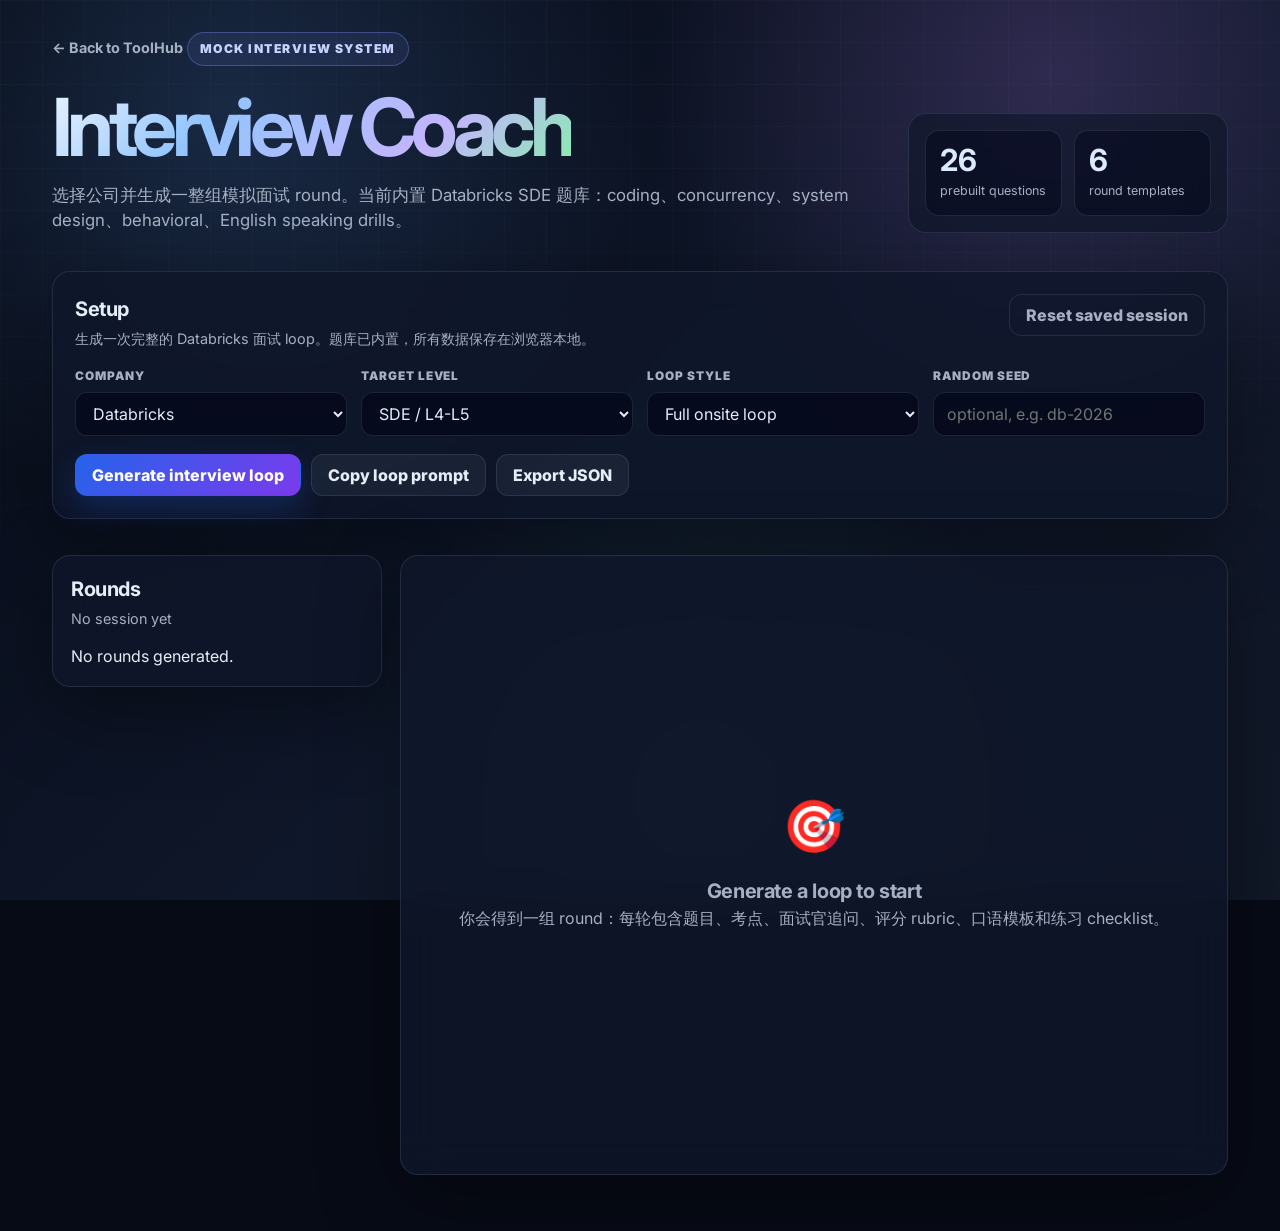
==== interview-coach/index.html @ e2365a07 "Add Databricks interview coach app Co-authored-by: Copilot <223556219+Copilot@users.noreply.github.c" ====
<!DOCTYPE html>
<html lang="zh-CN">
<head>
  <meta charset="UTF-8">
  <meta name="viewport" content="width=device-width, initial-scale=1.0">
  <title>Interview Coach — ToolHub</title>
  <link rel="preconnect" href="https://fonts.googleapis.com">
  <link rel="preconnect" href="https://fonts.gstatic.com" crossorigin>
  <link href="https://fonts.googleapis.com/css2?family=Inter:wght@400;500;600;700;800&family=JetBrains+Mono:wght@400;600&display=swap" rel="stylesheet">
  <link rel="stylesheet" href="styles.css">
</head>
<body>
  <div class="bg"></div>

  <header class="hero">
    <a class="back-link" href="../index.html">← Back to ToolHub</a>
    <div class="eyebrow">Mock Interview System</div>
    <div class="hero-grid">
      <div>
        <h1><span class="gradient-text">Interview Coach</span></h1>
        <p class="subtitle">选择公司并生成一整组模拟面试 round。当前内置 Databricks SDE 题库：coding、concurrency、system design、behavioral、English speaking drills。</p>
      </div>
      <div class="hero-card">
        <div class="hero-stat">
          <strong id="bank-count">--</strong>
          <span>prebuilt questions</span>
        </div>
        <div class="hero-stat">
          <strong>6</strong>
          <span>round templates</span>
        </div>
      </div>
    </div>
  </header>

  <main class="container">
    <section class="panel setup-panel">
      <div class="section-head">
        <div>
          <h2>Setup</h2>
          <p>生成一次完整的 Databricks 面试 loop。题库已内置，所有数据保存在浏览器本地。</p>
        </div>
        <button class="btn ghost" id="reset-btn" type="button">Reset saved session</button>
      </div>

      <div class="setup-grid">
        <label class="field">
          <span>Company</span>
          <select id="company-select">
            <option value="databricks">Databricks</option>
          </select>
        </label>
        <label class="field">
          <span>Target level</span>
          <select id="level-select">
            <option value="sde" selected>SDE / L4-L5</option>
            <option value="newgrad">New Grad / Intern</option>
            <option value="senior">Senior</option>
          </select>
        </label>
        <label class="field">
          <span>Loop style</span>
          <select id="loop-select">
            <option value="full" selected>Full onsite loop</option>
            <option value="phone">Phone screen only</option>
            <option value="coding-heavy">Coding heavy</option>
            <option value="design-heavy">System design heavy</option>
          </select>
        </label>
        <label class="field">
          <span>Random seed</span>
          <input id="seed-input" type="text" placeholder="optional, e.g. db-2026">
        </label>
      </div>

      <div class="actions-row">
        <button class="btn primary" id="generate-btn" type="button">Generate interview loop</button>
        <button class="btn" id="copy-loop-btn" type="button">Copy loop prompt</button>
        <button class="btn" id="export-btn" type="button">Export JSON</button>
      </div>
    </section>

    <section class="summary-grid" id="summary-grid"></section>

    <section class="workspace">
      <aside class="panel rounds-panel">
        <div class="rounds-head">
          <h2>Rounds</h2>
          <p id="session-label">No session yet</p>
        </div>
        <div id="round-list" class="round-list"></div>
      </aside>

      <section class="panel round-detail">
        <div id="empty-state" class="empty-state">
          <div class="empty-icon">🎯</div>
          <h2>Generate a loop to start</h2>
          <p>你会得到一组 round：每轮包含题目、考点、面试官追问、评分 rubric、口语模板和练习 checklist。</p>
        </div>

        <div id="round-view" class="round-view hidden">
          <div class="round-top">
            <div>
              <div class="round-kicker" id="round-kicker"></div>
              <h2 id="round-title"></h2>
              <p id="round-meta"></p>
            </div>
            <div class="score-box">
              <span>Self score</span>
              <select id="score-select">
                <option value="">Not scored</option>
                <option value="1">1 - weak</option>
                <option value="2">2 - partial</option>
                <option value="3">3 - borderline</option>
                <option value="4">4 - pass</option>
                <option value="5">5 - strong pass</option>
              </select>
            </div>
          </div>

          <div class="card problem-card">
            <div class="card-head">
              <h3>Problem / Prompt</h3>
              <button class="btn tiny" id="copy-round-btn" type="button">Copy round</button>
            </div>
            <p id="round-prompt"></p>
            <div class="tag-row" id="round-tags"></div>
          </div>

          <div class="detail-grid">
            <div class="card">
              <h3>What to demonstrate</h3>
              <ul id="signals-list"></ul>
            </div>
            <div class="card">
              <h3>Follow-ups interviewer may ask</h3>
              <ul id="followups-list"></ul>
            </div>
          </div>

          <div class="card">
            <h3>Rubric</h3>
            <div id="rubric-list" class="rubric-list"></div>
          </div>

          <div class="card">
            <h3>Answer notes</h3>
            <textarea id="notes-input" placeholder="Record your approach, code outline, system design decisions, or behavioral STAR answer..."></textarea>
            <div class="notes-actions">
              <span id="save-status">Autosaved locally</span>
              <button class="btn tiny" id="clear-notes-btn" type="button">Clear notes</button>
            </div>
          </div>

          <div class="card coach-card">
            <h3>Speaking / execution script</h3>
            <pre id="script-block"></pre>
          </div>
        </div>
      </section>
    </section>
  </main>

  <div class="toast" id="toast"></div>

  <script src="app.js"></script>
</body>
</html>
---- interview-coach/styles.css ----
*, *::before, *::after { box-sizing: border-box; margin: 0; padding: 0; }

:root {
  --bg: #070b16;
  --surface: rgba(15, 23, 42, .82);
  --surface-strong: rgba(15, 23, 42, .96);
  --surface-soft: rgba(30, 41, 59, .54);
  --border: rgba(148, 163, 184, .16);
  --border-strong: rgba(129, 140, 248, .35);
  --text: #e5edf7;
  --text-soft: #a7b0c3;
  --muted: #667085;
  --blue: #60a5fa;
  --indigo: #818cf8;
  --purple: #c084fc;
  --green: #34d399;
  --yellow: #fbbf24;
  --red: #fb7185;
  --shadow: 0 24px 80px rgba(0, 0, 0, .36);
  --radius: 18px;
  --mono: "JetBrains Mono", ui-monospace, SFMono-Regular, Menlo, monospace;
}

body {
  min-height: 100vh;
  font-family: Inter, ui-sans-serif, system-ui, -apple-system, BlinkMacSystemFont, "Segoe UI", sans-serif;
  background: var(--bg);
  color: var(--text);
  line-height: 1.5;
}

.bg {
  position: fixed;
  inset: 0;
  z-index: -1;
  background:
    radial-gradient(circle at 18% 12%, rgba(96, 165, 250, .18), transparent 32%),
    radial-gradient(circle at 82% 8%, rgba(192, 132, 252, .18), transparent 30%),
    radial-gradient(circle at 55% 88%, rgba(52, 211, 153, .10), transparent 34%),
    linear-gradient(135deg, #070b16 0%, #0f172a 54%, #111827 100%);
}

.bg::after {
  content: "";
  position: absolute;
  inset: 0;
  background-image:
    linear-gradient(rgba(148, 163, 184, .045) 1px, transparent 1px),
    linear-gradient(90deg, rgba(148, 163, 184, .045) 1px, transparent 1px);
  background-size: 42px 42px;
  mask-image: linear-gradient(to bottom, rgba(0,0,0,.9), transparent);
}

.hero {
  max-width: 1220px;
  margin: 0 auto;
  padding: 32px 22px 18px;
}

.back-link {
  display: inline-flex;
  align-items: center;
  gap: 8px;
  color: var(--text-soft);
  text-decoration: none;
  font-weight: 700;
  font-size: .9rem;
  margin-bottom: 28px;
}

.back-link:hover { color: var(--blue); }

.eyebrow {
  display: inline-flex;
  padding: 7px 12px;
  border: 1px solid var(--border-strong);
  border-radius: 999px;
  background: rgba(129, 140, 248, .10);
  color: #c7d2fe;
  font-size: .76rem;
  font-weight: 900;
  letter-spacing: .12em;
  text-transform: uppercase;
  margin-bottom: 16px;
}

.hero-grid {
  display: grid;
  grid-template-columns: minmax(0, 1fr) 320px;
  gap: 28px;
  align-items: end;
}

h1 {
  font-size: clamp(2.4rem, 7vw, 5rem);
  line-height: 1;
  letter-spacing: -0.07em;
  margin-bottom: 16px;
}

.gradient-text {
  background: linear-gradient(135deg, #eff6ff, #93c5fd 32%, #c4b5fd 72%, #86efac);
  -webkit-background-clip: text;
  -webkit-text-fill-color: transparent;
  background-clip: text;
}

.subtitle {
  max-width: 820px;
  color: var(--text-soft);
  font-size: 1.05rem;
}

.hero-card {
  display: grid;
  grid-template-columns: 1fr 1fr;
  gap: 12px;
  padding: 16px;
  border: 1px solid var(--border);
  border-radius: var(--radius);
  background: rgba(15, 23, 42, .64);
  backdrop-filter: blur(18px);
}

.hero-stat {
  padding: 14px;
  border-radius: 14px;
  background: rgba(2, 6, 23, .44);
  border: 1px solid var(--border);
}

.hero-stat strong {
  display: block;
  color: #dbeafe;
  font-size: 1.9rem;
  line-height: 1;
}

.hero-stat span {
  display: block;
  color: var(--text-soft);
  font-size: .78rem;
  margin-top: 7px;
}

.container {
  max-width: 1220px;
  margin: 0 auto;
  padding: 20px 22px 56px;
}

.panel, .card {
  background: var(--surface);
  border: 1px solid var(--border);
  border-radius: var(--radius);
  box-shadow: var(--shadow);
  backdrop-filter: blur(20px);
}

.setup-panel { padding: 22px; margin-bottom: 18px; }

.section-head {
  display: flex;
  justify-content: space-between;
  gap: 16px;
  align-items: flex-start;
  margin-bottom: 18px;
}

h2 { font-size: 1.25rem; letter-spacing: -.02em; }
h3 { font-size: .95rem; margin-bottom: 12px; }

.section-head p, .rounds-head p, #round-meta {
  color: var(--text-soft);
  font-size: .9rem;
  margin-top: 4px;
}

.setup-grid {
  display: grid;
  grid-template-columns: repeat(4, minmax(0, 1fr));
  gap: 14px;
}

.field span {
  display: block;
  color: var(--text-soft);
  font-size: .74rem;
  font-weight: 900;
  letter-spacing: .08em;
  text-transform: uppercase;
  margin-bottom: 7px;
}

input, select, textarea {
  width: 100%;
  border: 1px solid var(--border);
  border-radius: 12px;
  background: rgba(2, 6, 23, .66);
  color: var(--text);
  font: inherit;
  outline: none;
}

input, select { height: 44px; padding: 0 13px; }
textarea {
  min-height: 180px;
  padding: 14px;
  resize: vertical;
  font-family: var(--mono);
  font-size: .88rem;
  line-height: 1.65;
}

input:focus, select:focus, textarea:focus {
  border-color: var(--blue);
  box-shadow: 0 0 0 3px rgba(96, 165, 250, .12);
}

.actions-row {
  display: flex;
  flex-wrap: wrap;
  gap: 10px;
  margin-top: 18px;
}

.btn {
  min-height: 42px;
  border: 1px solid var(--border);
  border-radius: 12px;
  padding: 0 16px;
  color: var(--text);
  font: inherit;
  font-weight: 800;
  cursor: pointer;
  background: rgba(30, 41, 59, .75);
  transition: transform .18s, box-shadow .18s, border-color .18s, background .18s;
}

.btn:hover {
  transform: translateY(-1px);
  border-color: rgba(147, 197, 253, .4);
  background: rgba(51, 65, 85, .85);
}

.btn.primary {
  color: #fff;
  border-color: transparent;
  background: linear-gradient(135deg, #2563eb, #7c3aed);
  box-shadow: 0 12px 30px rgba(37, 99, 235, .25);
}

.btn.ghost {
  background: transparent;
  color: var(--text-soft);
}

.btn.tiny {
  min-height: 32px;
  padding: 0 11px;
  border-radius: 10px;
  font-size: .78rem;
}

.summary-grid {
  display: grid;
  grid-template-columns: repeat(4, 1fr);
  gap: 12px;
  margin-bottom: 18px;
}

.metric {
  padding: 16px;
  border: 1px solid var(--border);
  border-radius: 16px;
  background: rgba(15, 23, 42, .62);
}

.metric strong {
  display: block;
  color: #dbeafe;
  font-size: 1.55rem;
  line-height: 1.1;
}

.metric span {
  color: var(--text-soft);
  font-size: .82rem;
}

.workspace {
  display: grid;
  grid-template-columns: 330px minmax(0, 1fr);
  gap: 18px;
  align-items: start;
}

.rounds-panel { padding: 18px; position: sticky; top: 18px; }
.rounds-head { margin-bottom: 14px; }
.round-list { display: grid; gap: 9px; }

.round-item {
  width: 100%;
  display: block;
  text-align: left;
  padding: 13px;
  border: 1px solid var(--border);
  border-radius: 14px;
  background: rgba(2, 6, 23, .38);
  color: var(--text);
  cursor: pointer;
  transition: border-color .18s, transform .18s, background .18s;
}

.round-item:hover {
  transform: translateY(-1px);
  border-color: rgba(147, 197, 253, .35);
}

.round-item.active {
  border-color: rgba(129, 140, 248, .7);
  background: linear-gradient(135deg, rgba(37, 99, 235, .22), rgba(124, 58, 237, .14));
}

.round-item.done {
  border-color: rgba(52, 211, 153, .32);
}

.round-item strong {
  display: block;
  font-size: .92rem;
  margin-bottom: 5px;
}

.round-item span {
  display: block;
  color: var(--text-soft);
  font-size: .76rem;
}

.round-detail { min-height: 620px; padding: 22px; }
.empty-state { min-height: 560px; display: grid; place-content: center; text-align: center; color: var(--text-soft); }
.empty-icon { font-size: 3.2rem; margin-bottom: 12px; }
.hidden { display: none !important; }

.round-top {
  display: flex;
  justify-content: space-between;
  gap: 18px;
  align-items: flex-start;
  margin-bottom: 18px;
}

.round-kicker {
  color: var(--green);
  font-size: .76rem;
  font-weight: 900;
  letter-spacing: .12em;
  text-transform: uppercase;
  margin-bottom: 6px;
}

.score-box {
  min-width: 190px;
  padding: 12px;
  border: 1px solid var(--border);
  border-radius: 14px;
  background: rgba(2, 6, 23, .36);
}

.score-box span {
  display: block;
  color: var(--text-soft);
  font-size: .72rem;
  font-weight: 900;
  letter-spacing: .08em;
  text-transform: uppercase;
  margin-bottom: 7px;
}

.card {
  padding: 18px;
  box-shadow: none;
  margin-bottom: 14px;
}

.card-head {
  display: flex;
  justify-content: space-between;
  gap: 12px;
  align-items: center;
}

.problem-card p {
  color: #e0f2fe;
  font-size: 1.05rem;
}

.tag-row {
  display: flex;
  flex-wrap: wrap;
  gap: 7px;
  margin-top: 14px;
}

.tag {
  padding: 5px 9px;
  border-radius: 999px;
  background: rgba(96, 165, 250, .12);
  border: 1px solid rgba(96, 165, 250, .18);
  color: #bfdbfe;
  font-size: .72rem;
  font-weight: 800;
}

.detail-grid {
  display: grid;
  grid-template-columns: 1fr 1fr;
  gap: 14px;
}

ul { padding-left: 20px; color: var(--text-soft); }
li { margin-bottom: 8px; }

.rubric-list {
  display: grid;
  grid-template-columns: repeat(2, minmax(0, 1fr));
  gap: 9px;
}

.rubric-item {
  padding: 10px 12px;
  border: 1px solid var(--border);
  border-radius: 12px;
  background: rgba(2, 6, 23, .32);
  color: var(--text-soft);
  font-size: .85rem;
}

.notes-actions {
  display: flex;
  justify-content: space-between;
  align-items: center;
  gap: 12px;
  margin-top: 10px;
  color: var(--muted);
  font-size: .8rem;
}

.coach-card pre {
  white-space: pre-wrap;
  font-family: var(--mono);
  color: #d1fae5;
  background: rgba(2, 6, 23, .5);
  border: 1px solid var(--border);
  border-radius: 12px;
  padding: 14px;
  line-height: 1.6;
  overflow-x: auto;
}

.toast {
  position: fixed;
  right: 22px;
  bottom: 22px;
  max-width: min(420px, calc(100vw - 44px));
  padding: 12px 16px;
  border-radius: 14px;
  border: 1px solid var(--border);
  background: var(--surface-strong);
  color: var(--text);
  box-shadow: var(--shadow);
  opacity: 0;
  pointer-events: none;
  transform: translateY(10px);
  transition: opacity .2s, transform .2s;
}

.toast.show { opacity: 1; transform: translateY(0); }

@media (max-width: 960px) {
  .hero-grid, .workspace { grid-template-columns: 1fr; }
  .rounds-panel { position: static; }
  .setup-grid, .summary-grid { grid-template-columns: repeat(2, minmax(0, 1fr)); }
}

@media (max-width: 620px) {
  .hero, .container { padding-inline: 14px; }
  .setup-grid, .summary-grid, .detail-grid, .rubric-list { grid-template-columns: 1fr; }
  .round-top, .section-head { flex-direction: column; }
  .score-box { width: 100%; }
}
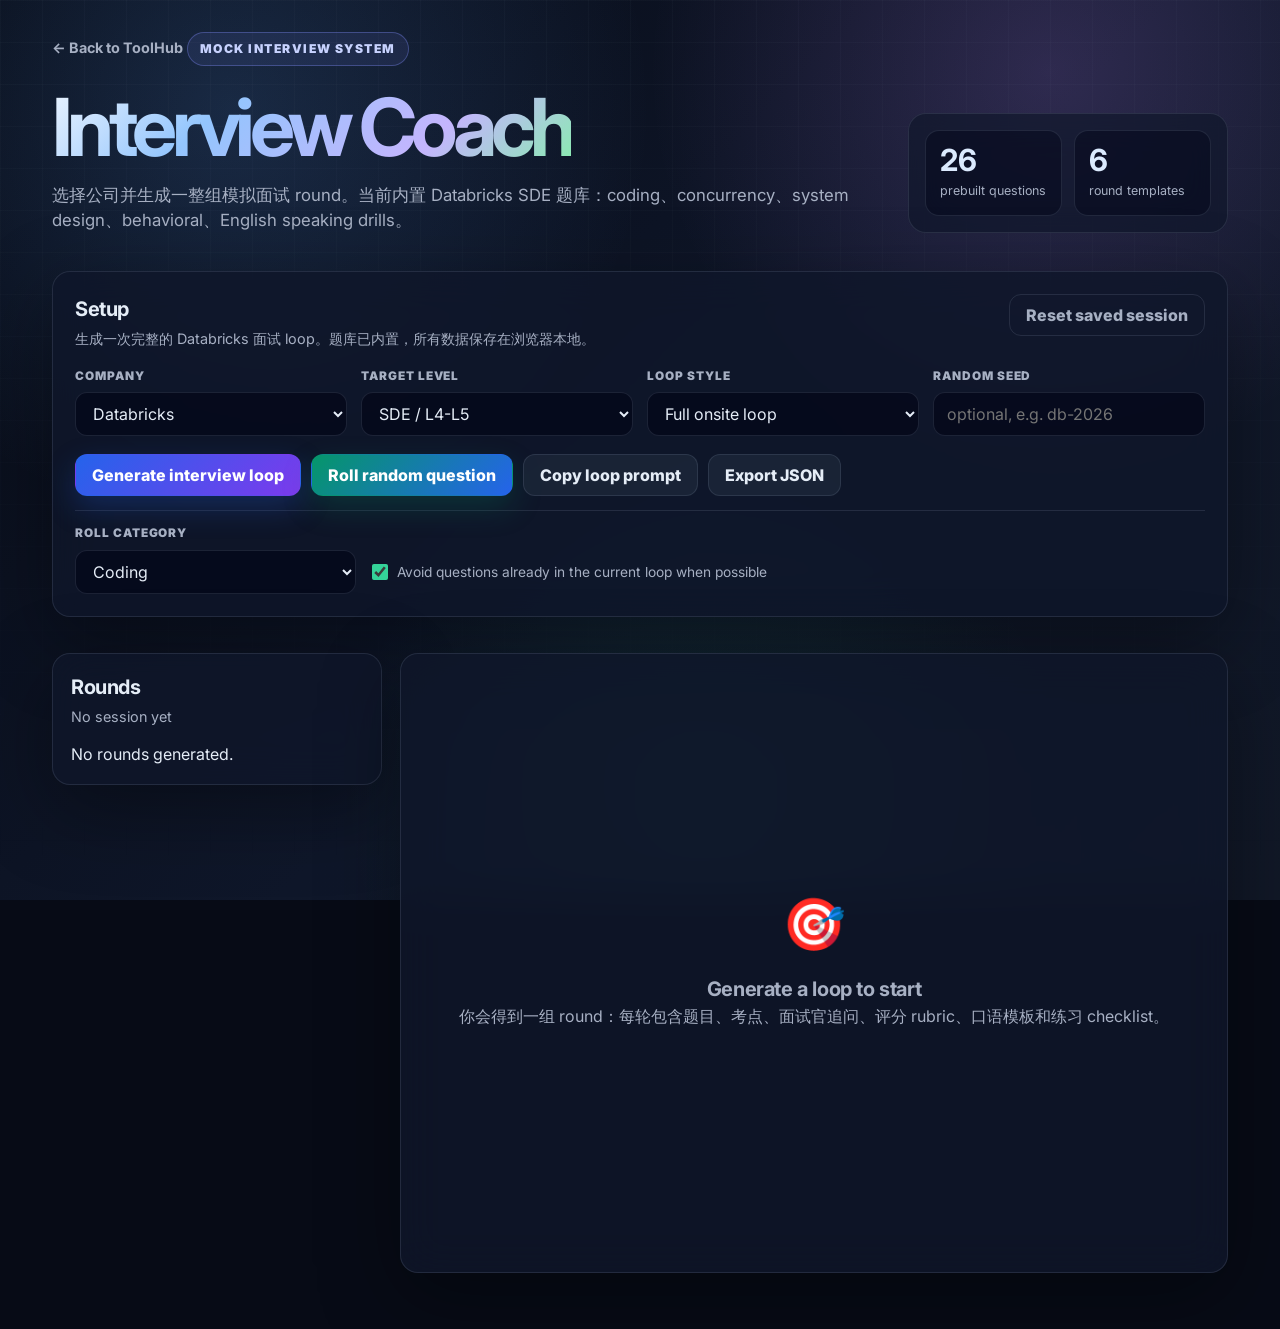
==== commit 5341670e: "Add interview question reroll controls Co-authored-by: Copilot <223556219+Copilot@users.noreply.gith" ====
--- a/interview-coach/index.html
+++ b/interview-coach/index.html
@@ -75,8 +75,26 @@
 
       <div class="actions-row">
         <button class="btn primary" id="generate-btn" type="button">Generate interview loop</button>
+        <button class="btn primary alt" id="roll-btn" type="button">Roll random question</button>
         <button class="btn" id="copy-loop-btn" type="button">Copy loop prompt</button>
         <button class="btn" id="export-btn" type="button">Export JSON</button>
+      </div>
+
+      <div class="quick-roll">
+        <label class="field">
+          <span>Roll category</span>
+          <select id="roll-category">
+            <option value="coding" selected>Coding</option>
+            <option value="concurrency">Concurrency / Machine Coding</option>
+            <option value="design">System Design</option>
+            <option value="behavioral">Behavioral</option>
+            <option value="fit">Recruiter / Fit</option>
+          </select>
+        </label>
+        <label class="quick-toggle">
+          <input type="checkbox" id="avoid-used" checked>
+          <span>Avoid questions already in the current loop when possible</span>
+        </label>
       </div>
     </section>
 
@@ -121,7 +139,10 @@
           <div class="card problem-card">
             <div class="card-head">
               <h3>Problem / Prompt</h3>
-              <button class="btn tiny" id="copy-round-btn" type="button">Copy round</button>
+              <div class="mini-actions">
+                <button class="btn tiny" id="reroll-round-btn" type="button">Reroll question</button>
+                <button class="btn tiny" id="copy-round-btn" type="button">Copy round</button>
+              </div>
             </div>
             <p id="round-prompt"></p>
             <div class="tag-row" id="round-tags"></div>
--- a/interview-coach/styles.css
+++ b/interview-coach/styles.css
@@ -250,6 +250,11 @@
   box-shadow: 0 12px 30px rgba(37, 99, 235, .25);
 }
 
+.btn.primary.alt {
+  background: linear-gradient(135deg, #059669, #2563eb);
+  box-shadow: 0 12px 30px rgba(5, 150, 105, .22);
+}
+
 .btn.ghost {
   background: transparent;
   color: var(--text-soft);
@@ -267,6 +272,36 @@
   grid-template-columns: repeat(4, 1fr);
   gap: 12px;
   margin-bottom: 18px;
+}
+
+.quick-roll {
+  display: flex;
+  align-items: end;
+  gap: 16px;
+  flex-wrap: wrap;
+  margin-top: 14px;
+  padding-top: 14px;
+  border-top: 1px solid var(--border);
+}
+
+.quick-roll .field {
+  min-width: 240px;
+}
+
+.quick-toggle {
+  display: flex;
+  align-items: center;
+  gap: 9px;
+  min-height: 44px;
+  color: var(--text-soft);
+  font-size: .86rem;
+  cursor: pointer;
+}
+
+.quick-toggle input {
+  width: 16px;
+  height: 16px;
+  accent-color: var(--green);
 }
 
 .metric {
@@ -389,6 +424,13 @@
   justify-content: space-between;
   gap: 12px;
   align-items: center;
+}
+
+.mini-actions {
+  display: flex;
+  gap: 8px;
+  flex-wrap: wrap;
+  justify-content: flex-end;
 }
 
 .problem-card p {
@@ -488,5 +530,6 @@
   .hero, .container { padding-inline: 14px; }
   .setup-grid, .summary-grid, .detail-grid, .rubric-list { grid-template-columns: 1fr; }
   .round-top, .section-head { flex-direction: column; }
+  .quick-roll { align-items: stretch; }
   .score-box { width: 100%; }
 }
